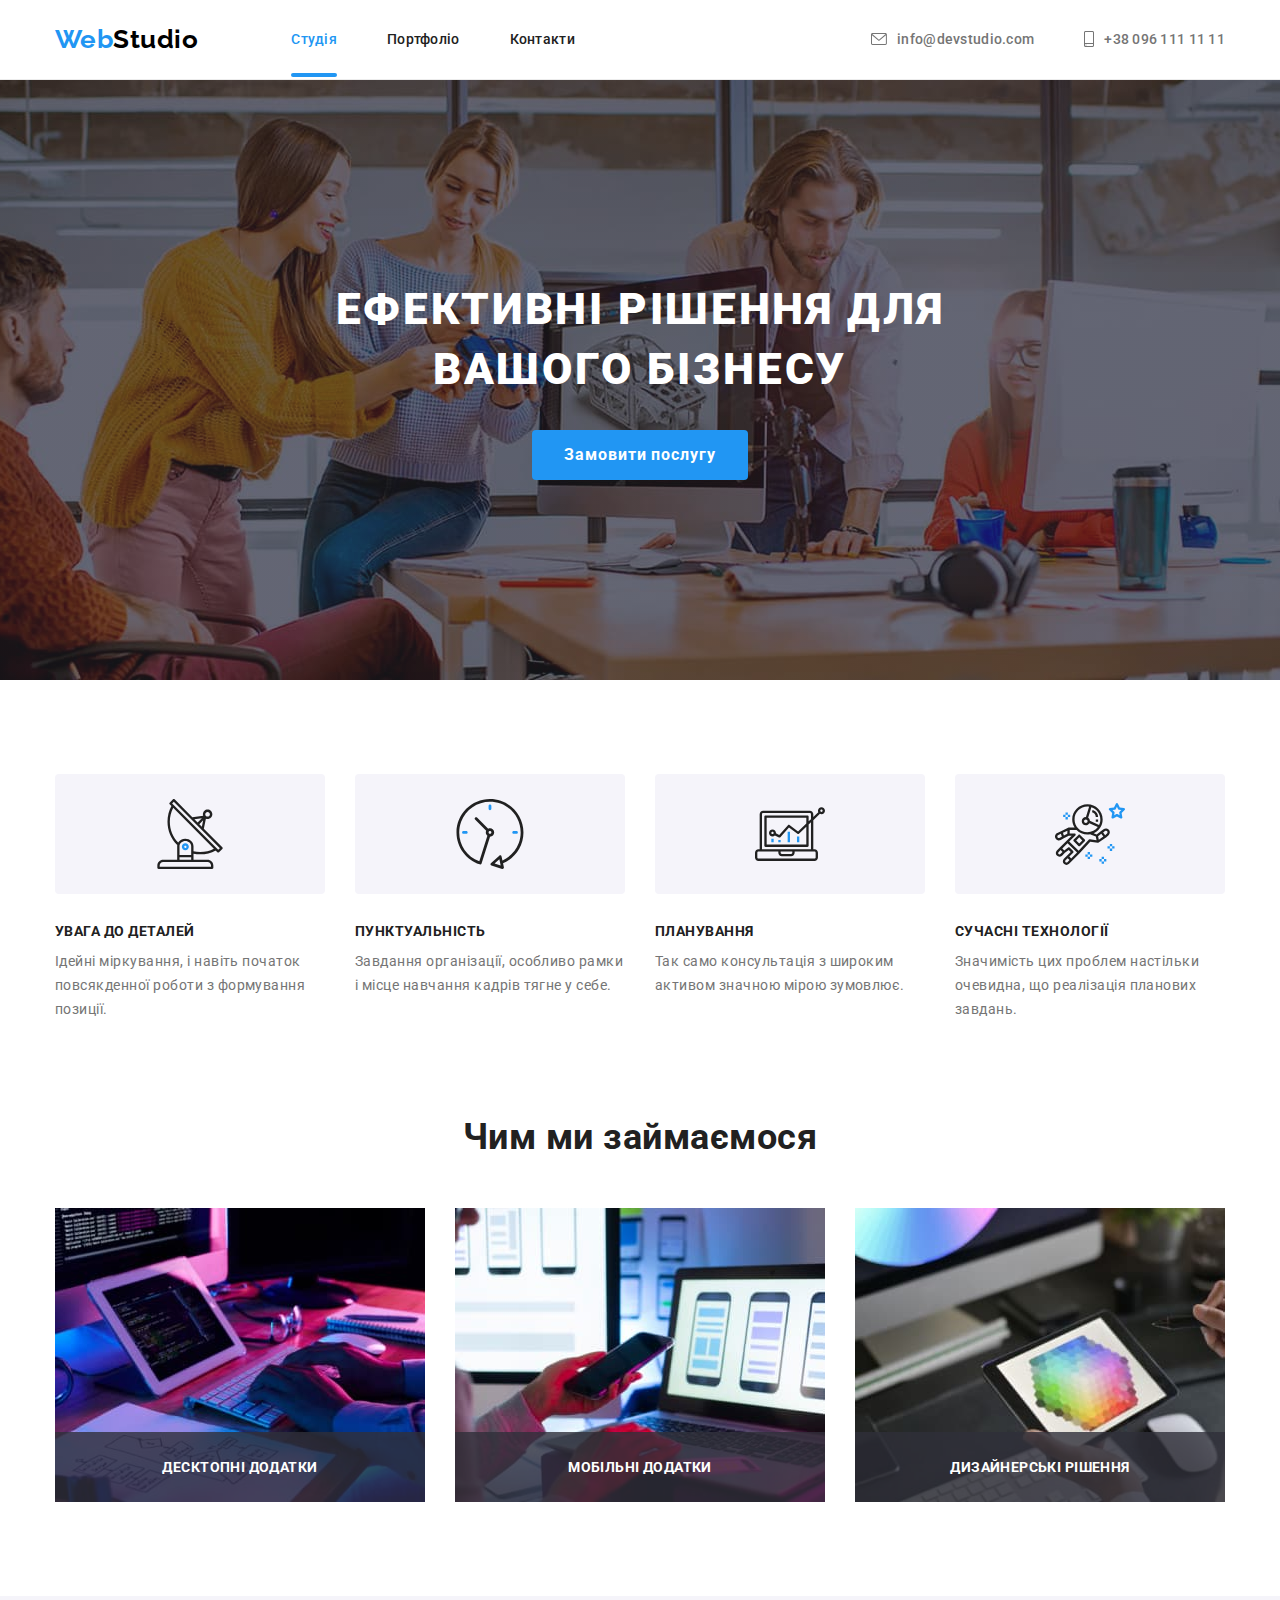
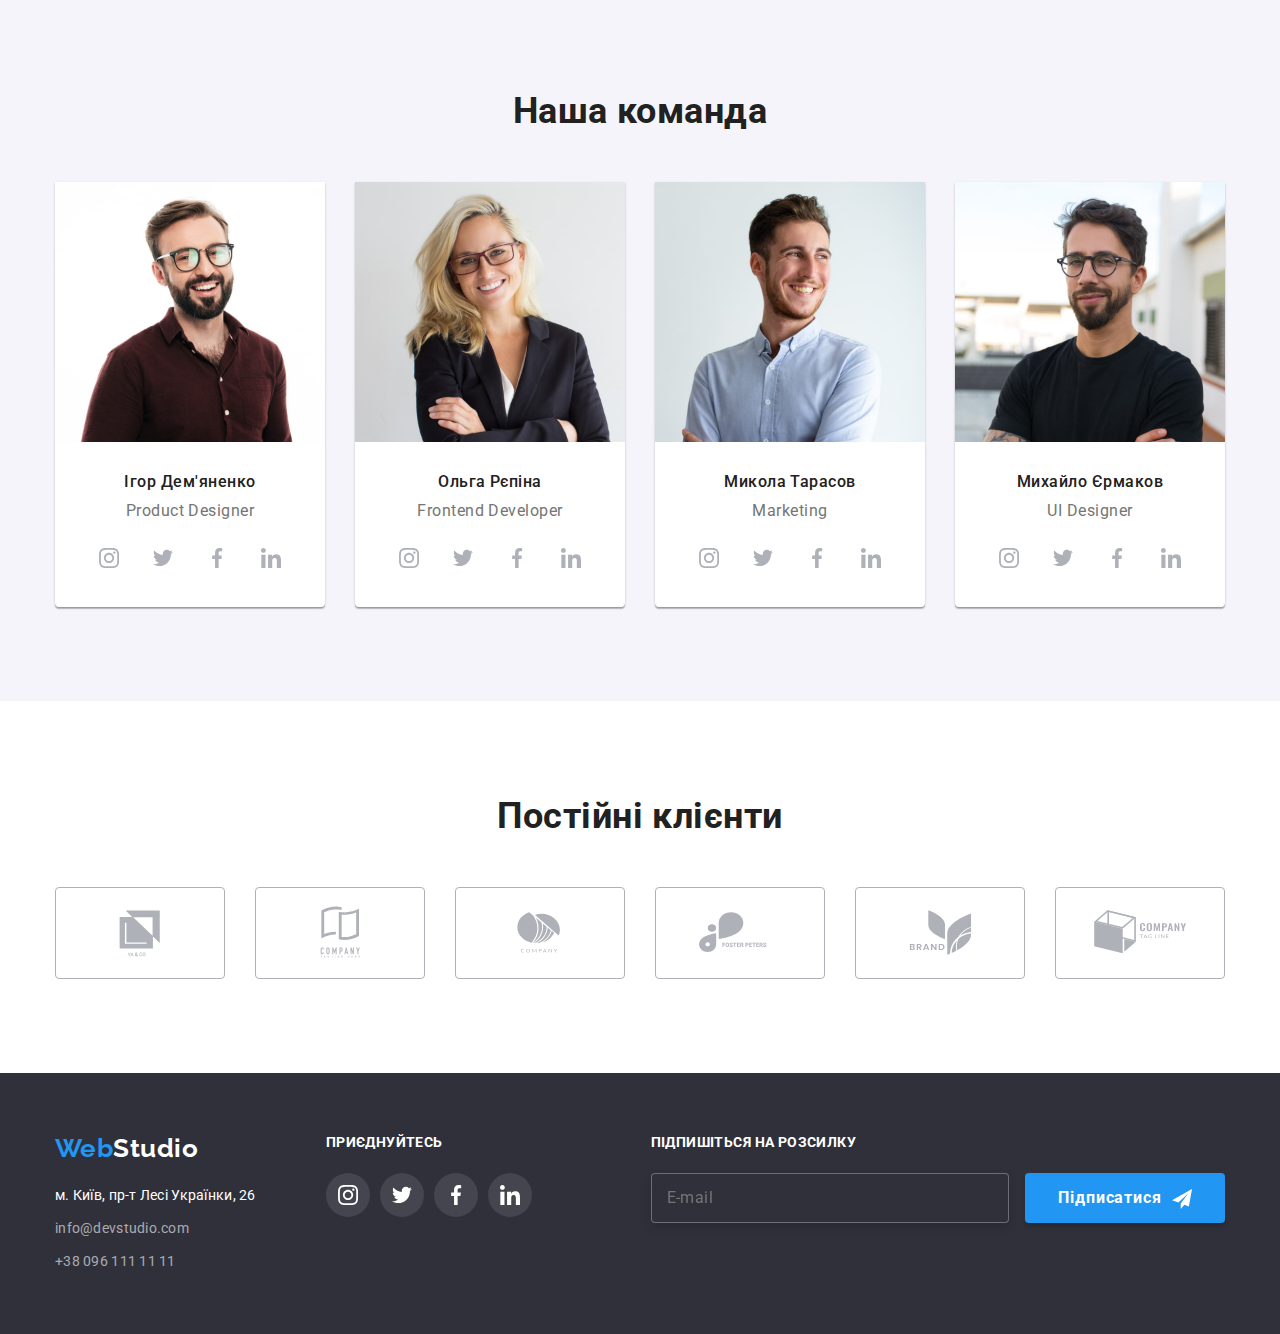
==== index.html @ c4e258c5 "start sass" ====
<!DOCTYPE html>
<html lang="uk">

<head>
  <meta charset="UTF-8" />
  <meta http-equiv="X-UA-Compatible" content="IE=edge" />
  <meta name="viewport" content="width=device-width, initial-scale=1.0" />
  <title>homework-06</title>
  <link rel="preconnect" href="https://fonts.googleapis.com" />
  <link rel="preconnect" href="https://fonts.gstatic.com" crossorigin />
  <link href="https://fonts.googleapis.com/css2?family=Raleway:wght@700&family=Roboto:wght@400;500;700;900&display=swap"
    rel="stylesheet" />
  <link rel="stylesheet" href="https://cdn.jsdelivr.net/npm/modern-normalize@1.1.0/modern-normalize.min.css" />
  <link rel="stylesheet" href="./css/main.min.css">
  <link rel="stylesheet" href="./css/styles.css" />
  <link rel="stylesheet" href="./js/modal.js" />
</head>

<body>
  <!--Шапка-->
  <header class="header">
    <div class="container header-block">
      <nav class="nav-block">
        <a class="logo" lang="en" href="./index.html"><span class="logo-web">Web</span>Studio</a>
        <ul class="site-nav list">
          <li><a class="current" href="./index.html">Студія</a></li>
          <li><a href="./portfolio.html">Портфоліо</a></li>
          <li><a href="#">Контакти</a></li>
        </ul>
      </nav>
      <ul class="contacts list">
        <li>
          <a href="mailto:info@devstudio.com"><svg class="icon-envelope">
              <use href="./images/svg/icons.svg#envelope"></use>
            </svg>
            info@devstudio.com</a>
        </li>
        <li>
          <a href="tel:+380961111111"><svg class="icon-smartphone">
              <use href="./images/svg/icons.svg#smartphone"></use>
            </svg>
            +38 096 111 11 11</a>
        </li>
      </ul>
    </div>
  </header>

  <!--Основний контент-->
  <main>
    <!--Герой-->

    <section class="hero section">
      <div class="container hero-block">
        <h1 class="hero-title">Ефективні рішення для вашого бізнесу</h1>
        <button type="button" class="button" data-modal-open>Замовити послугу</button>
      </div>
    </section>

    <!--Особливості-->

    <section class="section">
      <div class="container">
        <h2 class="non-display">Особливості</h2>
        <ul class="list features-block">
          <li>
            <div class="icons-features">
              <svg width="70px" height="70px">
                <use href="./images/svg/icons.svg#antenna"></use>
              </svg>
            </div>
            <h3 class="features-title">УВАГА ДО ДЕТАЛЕЙ</h3>
            <p class="about-features">
              Ідейні міркування, і навіть початок повсякденної роботи з формування позиції.
            </p>
          </li>
          <li>
            <div class="icons-features">
              <svg width="70px" height="70px">
                <use href="./images/svg/icons.svg#clock"></use>
              </svg>
            </div>
            <h3 class="features-title">ПУНКТУАЛЬНІСТЬ</h3>
            <p class="about-features">
              Завдання організації, особливо рамки і місце навчання кадрів тягне у себе.
            </p>
          </li>
          <li>
            <div class="icons-features">
              <svg width="70px" height="70px">
                <use href="./images/svg/icons.svg#diagram"></use>
              </svg>
            </div>
            <h3 class="features-title">ПЛАНУВАННЯ</h3>
            <p class="about-features">
              Так само консультація з широким активом значною мірою зумовлює.
            </p>
          </li>
          <li>
            <div class="icons-features">
              <svg width="70px" height="70px">
                <use href="./images/svg/icons.svg#astronaut"></use>
              </svg>
            </div>
            <h3 class="features-title">СУЧАСНІ ТЕХНОЛОГІЇ</h3>
            <p class="about-features">
              Значимість цих проблем настільки очевидна, що реалізація планових завдань.
            </p>
          </li>
        </ul>
      </div>
    </section>

    <!--Чим ми займаємося-->
    <section class="work section">
      <div class="container">
        <h2 class="work-title">Чим ми займаємося</h2>
        <ul class="list work-block">
          <li class="work-item">
            <img src="./images/box1.jpg" alt="верстка_сторінок" width="370" />
            <p>Десктопні додатки</p>
          </li>
          <li class="work-item">
            <img src="./images/box2.jpg" alt="оформлення_сайту" width="370" />
            <p>Мобільні додатки</p>
          </li>
          <li class="work-item">
            <img src="./images/box3.jpg" alt="розробка_дизайну" width="370" />
            <p>Дизайнерські рішення</p>
          </li>
        </ul>
      </div>
    </section>

    <!--Наша команда-->

    <section class="team section">
      <div class="container">
        <h2 class="team-title">Наша команда</h2>
        <ul class="list team-block">
          <li class="team-case">
            <img src="./images/img_Igor.jpg" alt="Дизайнер_продуктів" width="270" />
            <h3 class="team-member">Ігор Дем'яненко</h3>
            <p class="team-position" lang="en">Product Designer</p>
            <ul class="links list">
              <li>
                <a href="#" class="icon-link"><svg width="20" height="20">
                    <use href="./images/svg/icons.svg#instagram"></use>
                  </svg>
                </a>
              </li>
              <li>
                <a href="#" class="icon-link"><svg width="20" height="20">
                    <use href="./images/svg/icons.svg#twitter"></use>
                  </svg>
                </a>
              </li>
              <li>
                <a href="#" class="icon-link"><svg width="20" height="20">
                    <use href="./images/svg/icons.svg#facebook"></use>
                  </svg>
                </a>
              </li>
              <li>
                <a href="#" class="icon-link"><svg width="20" height="20">
                    <use href="./images/svg/icons.svg#linkedin"></use>
                  </svg>
                </a>
              </li>
            </ul>
          </li>
          <li class="team-case">
            <img src="./images/img_Olga.jpg" alt="Фронтенд-розробник" width="270" />
            <h3 class="team-member">Ольга Рєпіна</h3>
            <p class="team-position" lang="en">Frontend Developer</p>
            <ul class="links list">
              <li>
                <a href="#" class="icon-link"><svg width="20" height="20">
                    <use href="./images/svg/icons.svg#instagram"></use>
                  </svg>
                </a>
              </li>
              <li>
                <a href="#" class="icon-link"><svg width="20" height="20">
                    <use href="./images/svg/icons.svg#twitter"></use>
                  </svg>
                </a>
              </li>
              <li>
                <a href="#" class="icon-link"><svg width="20" height="20">
                    <use href="./images/svg/icons.svg#facebook"></use>
                  </svg>
                </a>
              </li>
              <li>
                <a href="#" class="icon-link"><svg width="20" height="20">
                    <use href="./images/svg/icons.svg#linkedin"></use>
                  </svg>
                </a>
              </li>
            </ul>
          </li>
          <li class="team-case">
            <img src="./images/img_Mykola.jpg" alt="Маркетинг-спеціаліст" width="270" />
            <h3 class="team-member">Микола Тарасов</h3>
            <p class="team-position" lang="en">Marketing</p>
            <ul class="links list">
              <li>
                <a href="#" class="icon-link"><svg width="20" height="20">
                    <use href="./images/svg/icons.svg#instagram"></use>
                  </svg>
                </a>
              </li>
              <li>
                <a href="#" class="icon-link"><svg width="20" height="20">
                    <use href="./images/svg/icons.svg#twitter"></use>
                  </svg>
                </a>
              </li>
              <li>
                <a href="#" class="icon-link"><svg width="20" height="20">
                    <use href="./images/svg/icons.svg#facebook"></use>
                  </svg>
                </a>
              </li>
              <li>
                <a href="#" class="icon-link"><svg width="20" height="20">
                    <use href="./images/svg/icons.svg#linkedin"></use>
                  </svg>
                </a>
              </li>
            </ul>
          </li>
          <li class="team-case">
            <img src="./images/img_Mykhailo.jpg" alt="Дизайнер_інтерфейсу_користувачів" width="270" />
            <h3 class="team-member">Михайло Єрмаков</h3>
            <p class="team-position" lang="en">UI Designer</p>
            <ul class="links list">
              <li>
                <a href="#" class="icon-link"><svg width="20" height="20">
                    <use href="./images/svg/icons.svg#instagram"></use>
                  </svg>
                </a>
              </li>
              <li>
                <a href="#" class="icon-link"><svg width="20" height="20">
                    <use href="./images/svg/icons.svg#twitter"></use>
                  </svg>
                </a>
              </li>
              <li>
                <a href="#" class="icon-link"><svg width="20" height="20">
                    <use href="./images/svg/icons.svg#facebook"></use>
                  </svg>
                </a>
              </li>
              <li>
                <a href="#" class="icon-link"><svg width="20" height="20">
                    <use href="./images/svg/icons.svg#linkedin"></use>
                  </svg>
                </a>
              </li>
            </ul>
          </li>
        </ul>
      </div>
    </section>
    <!-- Постійні клієнти -->

    <section class="section">
      <div class="container">
        <h2 class="customers-title">Постійні клієнти</h2>
        <ul class="list customers-block">
          <li>
            <a href="#" class="icon-client"><svg>
                <use href="./images/svg/icons.svg#client1"></use>
              </svg>
            </a>
          </li>
          <li>
            <a href="#" class="icon-client"><svg>
                <use href="./images/svg/icons.svg#client2"></use>
              </svg>
            </a>
          </li>
          <li>
            <a href="#" class="icon-client"><svg>
                <use href="./images/svg/icons.svg#client3"></use>
              </svg>
            </a>
          </li>
          <li>
            <a href="#" class="icon-client"><svg>
                <use href="./images/svg/icons.svg#client4"></use>
              </svg>
            </a>
          </li>
          <li>
            <a href="#" class="icon-client"><svg>
                <use href="./images/svg/icons.svg#client5"></use>
              </svg>
            </a>
          </li>
          <li>
            <a href="#" class="icon-client"><svg>
                <use href="./images/svg/icons.svg#client6"></use>
              </svg>
            </a>
          </li>
        </ul>
      </div>
    </section>
  </main>

  <!--Футер-->
  <footer class="footer-block">
    <div class="container">
      <div class="footer-flex">
        <div>
          <a class="footer-logo" lang="en" href="./index.html"><span class="logo-web">Web</span>Studio</a>
          <address>
            <ul class="footer-contacts list">
              <li>
                <a class="adres" href="">м. Київ, пр-т Лесі Українки, 26</a>
              </li>
              <li>
                <a class="footer-hover" href="mailto:info@devstudio.com">info@devstudio.com</a>
              </li>
              <li><a class="footer-hover" href="tel:+380961111111">+38 096 111 11 11</a></li>
            </ul>
          </address>
        </div>
        <div class="footer-links">
          <h3 class="footer-title">Приєднуйтесь</h3>
          <ul class="foter-icons list">
            <li>
              <a href="#" class="icon-footer-link"><svg width="20" height="20">
                  <use href="./images/svg/icons.svg#instagram"></use>
                </svg>
              </a>
            </li>
            <li>
              <a href="#" class="icon-footer-link"><svg width="20" height="20">
                  <use href="./images/svg/icons.svg#twitter"></use>
                </svg>
              </a>
            </li>
            <li>
              <a href="#" class="icon-footer-link"><svg width="20" height="20">
                  <use href="./images/svg/icons.svg#facebook"></use>
                </svg>
              </a>
            </li>
            <li>
              <a href="#" class="icon-footer-link"><svg width="20" height="20">
                  <use href="./images/svg/icons.svg#linkedin"></use>
                </svg>
              </a>
            </li>
          </ul>
        </div>
        <form class="form-subscribe" name="subscribe" autocomplete="on">
          <p class="form-title">Підпишіться на розсилку</p>
          <label>
            <input type="email" name="email-subscribe" placeholder="E-mail" class="subs-field">
          </label>
          <button type="submit" class="subs-button"><span class="subs-group">Підписатися <svg width="20" height="20">
                <use href="./images/svg/icons.svg#send"></use>
              </svg></span>
          </button>
        </form>
      </div>
    </div>
  </footer>
  <div class="backdrop is-hidden" data-modal>
    <div class="modal">
      <button class="close-button" data-modal-close>
        <svg class="icon-close">
          <use href="./images/svg/icons.svg#close"></use>
        </svg>
      </button>
      <form class="form-callback" name="callback" autocomplete="on">
        <p class="form-header">Залиште свої дані, ми вам передзвонимо</p>
        <div class="form-field">
          <label for="name">Ім'я</label>
          <span class="form-name">
            <input type="text" name="name" id="name">
            <svg class="icon-field" width="12" height="12">
              <use href="./images/svg/icons.svg#vector-2"></use>
            </svg>
          </span>
        </div>
        <div class="form-field">
          <label for="tel">Телефон</label>
          <span class="form-name">
            <input type="tel" name="tel" id="tel">
            <svg class="icon-field" width="12" height="12">
              <use href="./images/svg/icons.svg#vector"></use>
            </svg>
          </span>
        </div>
        <div class="form-field">
          <label for="email">Пошта</label>
          <span class="form-name">
            <input type="email" name="email" id="email">
            <svg class="icon-field" width="12" height="12">
              <use href="./images/svg/icons.svg#vector-1"></use>
            </svg>
          </span>
        </div>
        <div class="form-field">
          <label for="comment">Коментар</label>
          <textarea name="comment" id="comment" rows="10" placeholder="Введіть текст"></textarea>
        </div>
        <div class="form-agree">
          <label for="agreement">
            <input type="checkbox" name="agreement" id="agreement">
            <span class="icon-agree">
              <svg width="16" height="15">
                <use href="./images/svg/icons.svg#icon-check"></use>
              </svg>
            </span>
            <span>Погоджуюся з розсилкою та приймаю <a href="#">Умови договору</a></span>
          </label>
        </div>
        <button type="submit" class="submit-button">Відправити</button>
      </form>
    </div>
  </div>
  <script src="./js/modal.js"></script>
</body>

</html>
---- css/main.min.css ----
:root{--white-color: #ffffff;--background-col: #ffffff;--color-hover: #2196f3;--hero-text-color: #ffffff;--logo-text-col: #000000;--title-text-color: #212121;--text-color: #757575;--background-hero-footer-col: #2f303a;--background-section-col: #f5f4fa;--footer-text-color: rgba(255, 255, 255, 0.6);--button-hover-color: #188ce8}body{background-color:var(--background-col);color:var(--text-color);font-family:Roboto,sans-serif;letter-spacing:.03em}h1,h2,h3,h4,p{margin-top:0;margin-bottom:0}ul,ol{margin-top:0;margin-bottom:0;padding-left:0}img{display:block}.container{width:1200px;margin-left:auto;margin-right:auto;padding-left:15px;padding-right:15px}a{text-decoration:none}.list{list-style:none;font-style:normal}/*# sourceMappingURL=main.min.css.map */
---- css/styles.css ----
/* ---Шапка--- */
header {
  border-bottom: 1px solid #ececec;
}

.logo-web {
  color: var(--color-hover);
}

.logo {
  color: var(--logo-text-col);
  margin-right: 93px;
}

.logo,
.logo-web,
.footer-logo {
  font-family: Raleway, sans-serif;
  font-weight: 700;
  font-size: 26px;
  line-height: 1.19;
}

.header {
  padding-top: 24px;
  padding-bottom: 24px;
}

.header-block {
  display: flex;
  align-items: center;
  justify-content: space-between;
}

.nav-block {
  display: flex;
  align-items: center;
}

.site-nav {
  display: flex;
  column-gap: 50px;
}

.contacts {
  display: flex;
  column-gap: 50px;
}

.contacts a {
  display: flex;
  align-items: center;
  color: var(--text-color);
  font-weight: 500;
  font-size: 14px;
  line-height: 1.71;
  letter-spacing: 0.02em;
  transition: color 250ms cubic-bezier(0.4, 0, 0.2, 1);
}

.icon-envelope {
  width: 16px;
  height: 12px;
  margin-right: 10px;
  fill: currentColor;
}

.icon-smartphone {
  width: 10px;
  height: 16px;
  margin-right: 10px;
  fill: currentColor;
}

.site-nav .current {
  color: var(--color-hover);
}

.buttons .current {
  background-color: var(--color-hover);
  color: #ffffff;
}

.site-nav li {
  position: relative;
}

.current::after {
  content: '';
  position: absolute;
  bottom: -28px;
  left: 0;
  width: 100%;
  height: 4px;
  background-color: var(--color-hover);
  border-radius: 4px;
}

.site-nav a {
  color: var(--title-text-color);
  font-weight: 500;
  font-size: 14px;
  line-height: 1.14;
  letter-spacing: 0.02em;
  transition: color 250ms cubic-bezier(0.4, 0, 0.2, 1);
}

.site-nav a:hover,
.site-nav a:focus,
.contacts a:hover,
.contacts a:focus {
  color: var(--color-hover);
}

/* ---Основний контент--- */

/* Герой */

.section {
  padding-top: 94px;
  padding-bottom: 94px;
}

.hero {
  background-color: var(--background-hero-footer-col);
  padding-top: 200px;
  padding-bottom: 200px;
  text-align: center;
  max-width: 1600px;
  margin: 0 auto;
  height: 600px;
  background-image: linear-gradient(to right, rgba(47, 48, 58, 0.4), rgba(47, 48, 58, 0.4)),
    url(../images/hero-img.jpg);
  background-repeat: no-repeat;
  background-position: center;
  background-size: cover;
}

.hero-title {
  color: var(--hero-text-color);
  font-weight: 900;
  font-size: 44px;
  line-height: 1.36;
  text-align: center;
  letter-spacing: 0.06em;
  text-transform: uppercase;
  width: 696px;
  margin-bottom: 30px;
  margin-left: auto;
  margin-right: auto;
}

.button {
  color: var(--hero-text-color);
  background-color: var(--color-hover);
  font-weight: 700;
  font-size: 16px;
  line-height: 1.88;
  min-width: 216px;
  height: 50px;
  padding: 10px 32px;
  letter-spacing: 0.06em;
  border-radius: 4px;
  border: transparent;
}

.button,
.button-portf {
  cursor: pointer;
  font-family: inherit;
  padding: 6px 22px;
}

.backdrop {
  position: fixed;
  top: 0;
  left: 0;
  width: 100%;
  height: 100%;
  background-color: rgba(0, 0, 0, 0.2);
  opacity: 1;
  transition: opacity 250ms cubic-bezier(0.4, 0, 0.2, 1),
    visibility 250ms cubic-bezier(0.4, 0, 0.2, 1);
}

.backdrop.is-hidden {
  opacity: 0;
  pointer-events: none;
  visibility: hidden;
}

.modal {
  position: absolute;
  top: 50%;
  left: 50%;
  transform: translate(-50%, -50%);
  min-width: 528px;
  min-height: 581px;
  background-color: #fff;
  box-shadow: 0px 1px 3px rgb(0 0 0 / 12%), 0px 1px 1px rgb(0 0 0 / 14%),
    0px 2px 1px rgb(0 0 0 / 20%);
  border-radius: 4px;
}

.close-button {
  position: absolute;
  top: 8px;
  right: 8px;
  width: 30px;
  height: 30px;
  display: flex;
  align-items: center;
  justify-content: center;
  background-color: inherit;
  border-radius: 50%;
  border: 1px solid rgba(0, 0, 0, 0.1);
  transition: 250ms cubic-bezier(0.4, 0, 0.2, 1);
}

.close-button:hover,
.close-button:focus {
  fill: var(--color-hover);
  border-color: var(--color-hover);
  cursor: pointer;
}

.icon-close {
  width: 18px;
  height: 18px;
}

.form-callback {
  padding: 40px;
  margin: 0;
}

.form-callback p {
  margin-bottom: 12px;
  font-weight: 700;
  font-size: 20px;
  line-height: 1.15;
  text-align: center;
  letter-spacing: 0.03em;
  color: var(--title-text-color);
}

.form-field {
  display: flex;
  flex-direction: column;
  align-items: start;
  margin-bottom: 10px;
}

.form-field:nth-child(5) {
  margin-bottom: 20px;
}

.form-field input {
  padding-left: 40px;
  width: 448px;
  height: 40px;
  border: 1px solid rgba(33, 33, 33, 0.2);
  border-radius: 4px;
  transition: 250ms cubic-bezier(0.4, 0, 0.2, 1);
}

.form-field textarea {
  resize: none;
  width: 100%;
  height: 120px;
  padding: 12px 16px;
  border: 1px solid rgba(33, 33, 33, 0.2);
  border-radius: 4px;
  transition: 250ms cubic-bezier(0.4, 0, 0.2, 1);
  color: var(--text-color);
}

.form-field label {
  margin-bottom: 4px;
  font-size: 12px;
  line-height: 1.16;
  letter-spacing: 0.01em;
  color: var(--text-color);
}

.form-field textarea::placeholder {
  font-weight: 400;
  font-size: 12px;
  line-height: 1.16;
  letter-spacing: 0.01em;
  color: rgba(117, 117, 117, 0.502);
}

.form-name {
  position: relative;
}

.icon-field {
  position: absolute;
  top: 50%;
  left: 12px;
  transform: translateY(-50%);
}

.form-field input:focus~.icon-field {
  fill: var(--color-hover);

}

.submit-button {
  display: block;
  width: 200px;
  height: 50px;
  margin-top: 30px;
  margin-left: auto;
  margin-right: auto;
  background: #2196F3;
  box-shadow: 0px 4px 4px rgba(0, 0, 0, 0.15);
  border-radius: 4px;
  font-weight: 700;
  font-size: 16px;
  line-height: 1.88;
  letter-spacing: 0.06em;
  color: var(--white-color);
  border-color: transparent;
  transition: 250ms cubic-bezier(0.4, 0, 0.2, 1);
}


.submit-button:focus,
.submit-button:hover {
  background-color: #188ce8;
  cursor: pointer;
}

.form-agree a {
  color: var(--color-hover);
  text-decoration: underline;
}

.form-agree input {
  -webkit-appearance: none;
  -moz-appearance: none;
  appearance: none;
  position: absolute;
}

.form-agree label {
  display: flex;
  align-items: center;
  justify-content: center;
  margin-left: auto;
  margin-right: auto;
  font-weight: 400;
  font-size: 14px;
  line-height: 1.17;
  letter-spacing: 0.03em;
  color: var(--text-color);
}

.form-field input:focus,
.form-field textarea:focus {
  outline: none;
  border-color: var(--color-hover);
}

.icon-agree {
  display: flex;
  justify-content: center;
  align-items: center;
  margin-right: 8px;
  width: 16px;
  height: 15px;
  border: 2px solid #212121;
  border-radius: 1.5px;
  transition: 250ms cubic-bezier(0.4, 0, 0.2, 1);
}

.form-agree label:focus,
.form-agree label:hover .icon-agree {
  border-color: #188ce8;
}

.form-agree label:focus,
.form-agree label:hover {
  border-color: var(--button-hover-color);
  cursor: pointer;
}

.form-agree input:checked~.icon-agree {
  background-color: var(--button-hover-color);
  border-color: var(--button-hover-color);

}

.button-portf {
  color: var(--title-text-color);
  font-weight: 500;
  font-size: 16px;
  line-height: 1.63;
  text-align: center;
  border: transparent;
  border-radius: 4px;
  transition: background-color 250ms cubic-bezier(0.4, 0, 0.2, 1),
    color 250ms cubic-bezier(0.4, 0, 0.2, 1), box-shadow 250ms cubic-bezier(0.4, 0, 0.2, 1);
}

.button-portf:hover,
.button-portf:focus,
.button-portf:active {
  color: var(--hero-text-color);
  background-color: var(--color-hover);
  box-shadow: 0px 3px 1px rgba(0, 0, 0, 0.1), 0px 1px 2px rgba(0, 0, 0, 0.08),
    0px 2px 2px rgba(0, 0, 0, 0.12);
}

.buttons-block {
  display: flex;
  justify-content: center;
  margin-bottom: 50px;
}

.buttons-block li:not(:last-child) {
  margin-right: 8px;
}

/* Особливості */

.non-display {
  position: absolute;
  white-space: nowrap;
  width: 1px;
  height: 1px;
  overflow: hidden;
  border: 0;
  padding: 0;
  clip: rect(0 0 0 0);
  clip-path: inset(50%);
  margin: -1px;
}

.features-block {
  display: flex;
  justify-content: space-between;
  gap: 30px;
}

.features-block li {
  flex-basis: calc((100% - 90px) / 4);
}

.features-title {
  color: var(--title-text-color);
  font-size: 14px;
  line-height: 1.14;
  text-transform: uppercase;
  padding-bottom: 10px;
}

.about-features {
  font-weight: 400;
  font-size: 14px;
  line-height: 1.71;
}

.icons-features {
  display: flex;
  background-color: #f5f4fa;
  border-radius: 4px;
  justify-content: center;
  align-items: center;
  margin-bottom: 30px;
  height: 120px;
}

/* Чим ми займаємося */

.work {
  padding-top: 0;
}

.work-title,
.team-title,
.customers-title {
  color: var(--title-text-color);
  font-size: 36px;
  line-height: 1.17;
  margin-bottom: 50px;
  text-align: center;
}

.work-block {
  display: flex;
  flex-wrap: wrap;
  gap: 30px;
}

.work-item {
  position: relative;
  flex-basis: calc((100% - 60px) / 3);
}

.work-item p {
  position: absolute;
  bottom: 0px;
  left: 0px;
  transition: box-shadow 250ms cubic-bezier(0.4, 0, 0.2, 1);
  display: flex;
  width: 370px;
  height: 70px;
  justify-content: center;
  align-items: center;
  font-weight: 700;
  font-size: 14px;
  line-height: 16px;
  letter-spacing: 0.03em;
  text-transform: uppercase;
  color: var(--white-color);
  background-color: rgba(47, 48, 58, 0.8);
}

.work-item a:hover,
.work-item a:focus {
  box-shadow: 0px 4px 4px rgba(0, 0, 0, 0.25);
}

/* Наша команда */

.team {
  background-color: var(--background-section-col);
}

.team-member {
  color: var(--title-text-color);
  font-weight: 500;
  font-size: 16px;
  line-height: 1.19;
  text-align: center;
  padding-top: 30px;
}

.team-position {
  font-weight: 400;
  font-size: 16px;
  line-height: 1.19;
  text-align: center;
  margin-top: 10px;
  margin-bottom: 16px;
}

.team-block {
  display: flex;
  flex-wrap: wrap;
  gap: 30px;
}

.team-case {
  flex-basis: calc((100% - 90px) / 4);
  background: var(--white-color);
  box-shadow: 0px 1px 3px rgba(0, 0, 0, 0.12), 0px 1px 1px rgba(0, 0, 0, 0.14),
    0px 2px 1px rgba(0, 0, 0, 0.2);
  border-radius: 0px 0px 4px 4px;
}

.links {
  display: flex;
  justify-content: center;
  align-items: center;
  padding-bottom: 27px;
  gap: 10px;
}

.icon-link {
  display: flex;
  justify-content: center;
  align-items: center;
  width: 44px;
  height: 44px;
  border-radius: 50%;
  fill: #afb1b8;
  transition: background-color 250ms cubic-bezier(0.4, 0, 0.2, 1),
    fill 250ms cubic-bezier(0.4, 0, 0.2, 1);
}

.icon-link:hover,
.icon-link:focus {
  background-color: var(--color-hover);
  fill: var(--white-color);
}

/* Постійні клієнти */

.customers-block {
  display: flex;
  margin-top: 50px;
  gap: 30px;
}

.icon-client {
  display: flex;
  width: 170px;
  height: 92px;
  border: 1px solid #afb1b8;
  border-radius: 4px;
  fill: #afb1b8;
  transition: fill 250ms cubic-bezier(0.4, 0, 0.2, 1),
    border-color 250ms cubic-bezier(0.4, 0, 0.2, 1);
}

.icon-client:hover,
.icon-client:focus {
  fill: var(--color-hover);
  border-color: var(--color-hover);
}

/* Приклади робіт - стор.Портфоліо */

.example-title {
  color: var(--title-text-color);
  font-size: 18px;
  line-height: 2;
  letter-spacing: 0.06em;
  margin-bottom: 4px;
}

.example-group {
  font-weight: 400;
  font-size: 16px;
  line-height: 1.88;
  color: var(--text-color);
}

.example-block {
  display: flex;
  flex-wrap: wrap;
  gap: 30px;
}

.example-block li {
  flex-basis: calc((100% - 60px) / 3);
  transition: box-shadow 250ms cubic-bezier(0.4, 0, 0.2, 1);
}

.box {
  border-right: 1px solid #eeeeee;
  border-left: 1px solid #eeeeee;
  border-bottom: 1px solid #eeeeee;
  padding: 20px 24px;
}

.example-block li:hover,
.example-block li:focus {
  box-shadow: 0px 4px 4px rgba(0, 0, 0, 0.25);
}

.work-image {
  position: relative;
  overflow: hidden;
}

.example-animation {
  position: absolute;
  top: 0;
  left: 0;
  width: 370px;
  height: 297px;
  background-color: rgba(33, 150, 243, 0.9);
  color: var(--white-color);
  padding: 63px 24px;
  font-style: normal;
  font-weight: 400;
  font-size: 18px;
  line-height: 1.56;
  letter-spacing: 0.03em;
  transform: translateY(100%);
  transition: transform 250ms cubic-bezier(0.4, 0, 0.2, 1);
}

.example-link a:hover .example-animation,
.example-link a:focus .example-animation {
  transform: translateY(0%);
}

/* ---Футер--- */

.footer-block {
  background-color: var(--background-hero-footer-col);
  padding-top: 60px;
  padding-bottom: 60px;
}

.footer-logo {
  color: var(--white-color);
  display: inline-block;
  margin-bottom: 20px;
}

footer a {
  color: var(--footer-text-color);
}

.footer-contacts .adres {
  color: var(--white-color);
}

.footer-contacts a {
  font-weight: 400;
  font-size: 14px;
  line-height: 1.71;
  letter-spacing: 0.02em;
}

.footer-hover {
  transition: color 250ms cubic-bezier(0.4, 0, 0.2, 1);
}

.footer-hover:hover,
.footer-hover:focus {
  color: var(--color-hover);
}

.footer-contacts li:nth-child(-n + 2) {
  margin-bottom: 9px;
}

.footer-title {
  color: var(--white-color);
  font-size: 14px;
  line-height: 1.42em;
  letter-spacing: 0.03em;
  text-transform: uppercase;
  margin-bottom: 20px;
}

.footer-flex {
  display: flex;
}

.footer-links {
  display: block;
  margin-left: 70px;
}

.foter-icons {
  display: flex;
  justify-content: center;
  align-items: center;
  gap: 10px;
}

.icon-footer-link {
  display: flex;
  justify-content: center;
  align-items: baseline;
  width: 44px;
  height: 44px;
  padding: 12px;
  border-radius: 50%;
  fill: var(--white-color);
  background-color: rgba(255, 255, 255, 0.1);
  transition: background-color 250ms cubic-bezier(0.4, 0, 0.2, 1),
    fill 250ms cubic-bezier(0.4, 0, 0.2, 1);
}

.icon-footer-link:hover,
.icon-footer-link:focus {
  background-color: var(--color-hover);
  fill: var(--white-color);
}

.form-subscribe {
  display: block;
  margin-left: auto;
}

.form-title {
  margin-bottom: 20px;
  text-transform: uppercase;
  color: var(--white-color);
  font-size: 14px;
  line-height: 1.42em;
  letter-spacing: 0.03em;
  text-transform: uppercase;
  font-weight: 700;

}

.subs-field {
  display: inline-block;
  margin-right: 12px;
  background: var(--background-hero-footer-col);
  padding: 15px;
  width: 358px;
  height: 50px;
  border: 1px solid rgba(255, 255, 255, 0.3);
  filter: drop-shadow(0px 4px 4px rgba(0, 0, 0, 0.15));
  border-radius: 4px;
  color: var(--white-color);
  font-size: 16px;
  line-height: 1.25;
  letter-spacing: 0.03em;
}

.subs-button {
  width: 200px;
  height: 50px;
  padding: 10px 28px;
  background: var(--color-hover);
  box-shadow: 0px 4px 4px rgba(0, 0, 0, 0.15);
  border: 0px;
  border-radius: 4px;
  border-color: transparent;
  color: var(--white-color);
  font-weight: 700;
  font-size: 16px;
  line-height: 1.88;
  letter-spacing: 0.06em;
  display: inline-block;
  align-items: center;
  text-align: center;
  transition: 250ms cubic-bezier(0.4, 0, 0.2, 1);
}

.subs-button:focus,
.subs-button:hover {
  background-color: var(--button-hover-color);
  cursor: pointer;
}

.subs-group {
  display: flex;
  justify-content: center;
  align-items: center;
  gap: 10px;
}
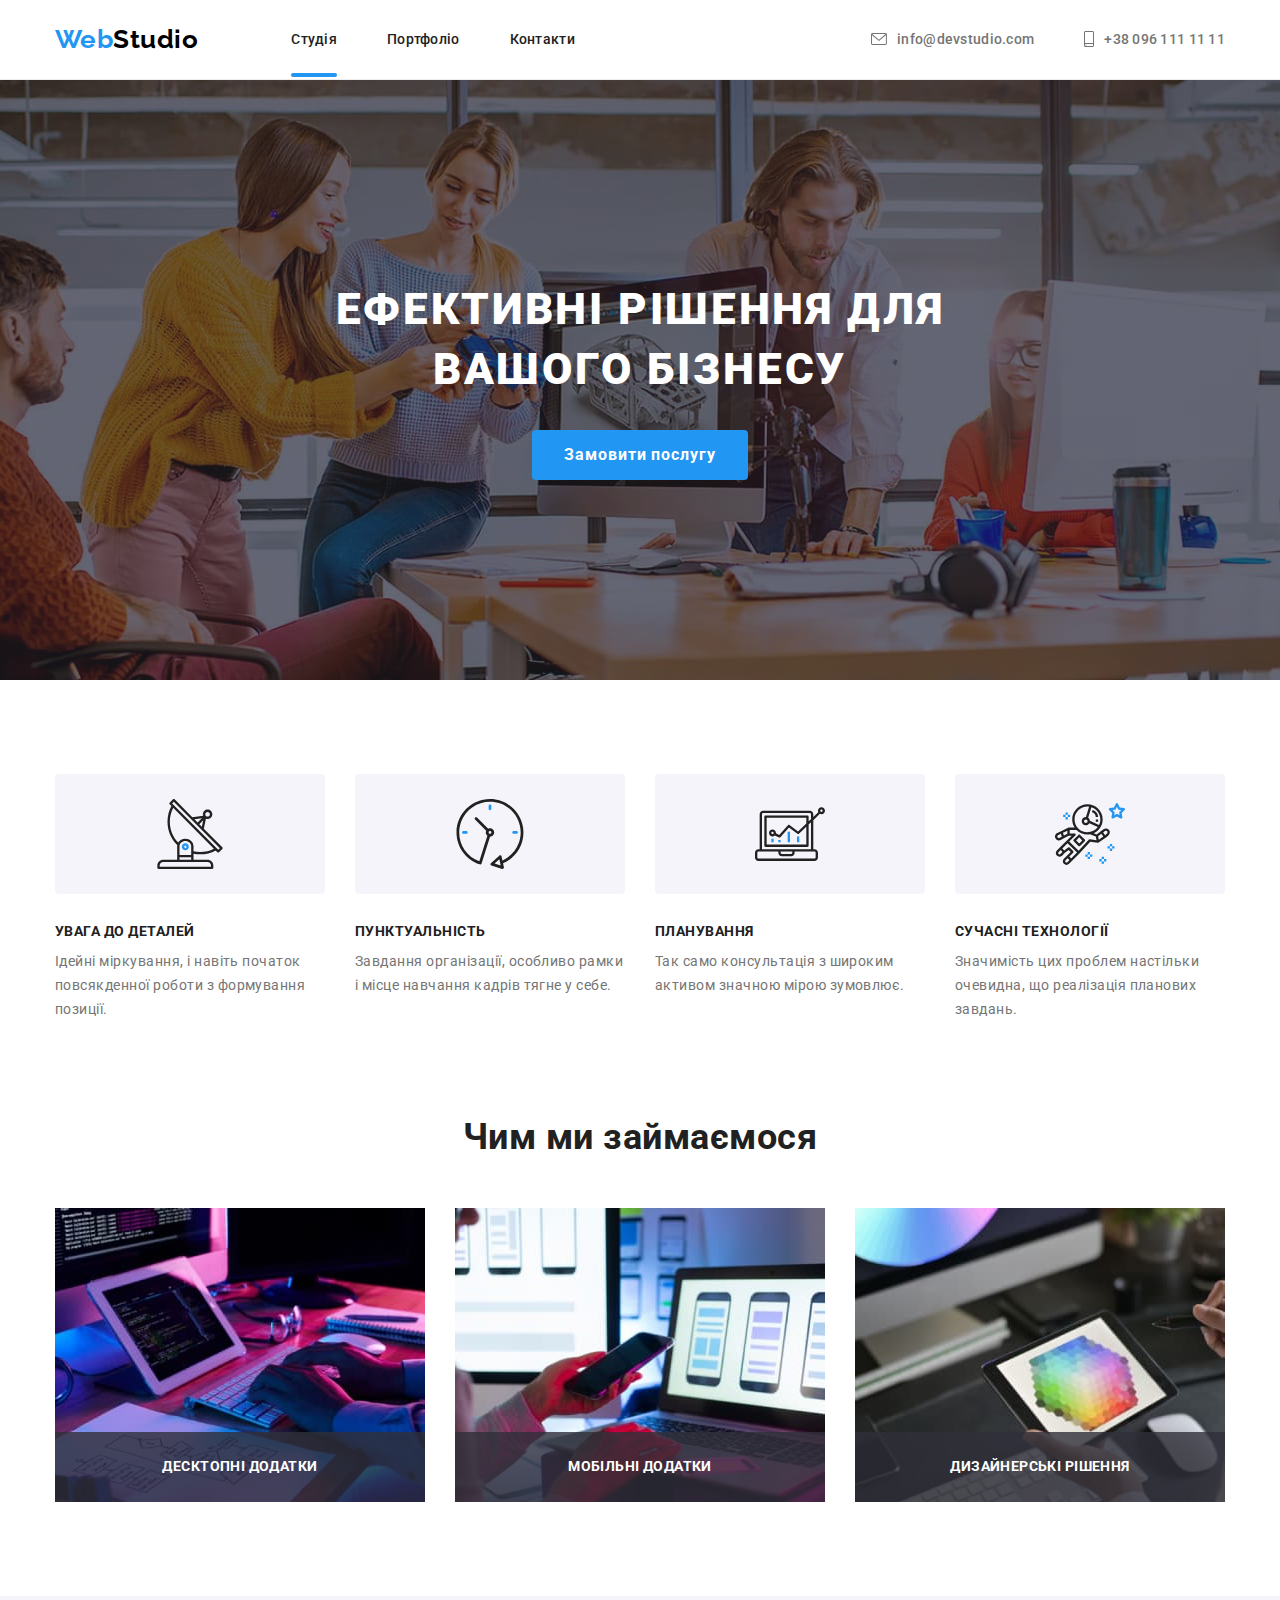
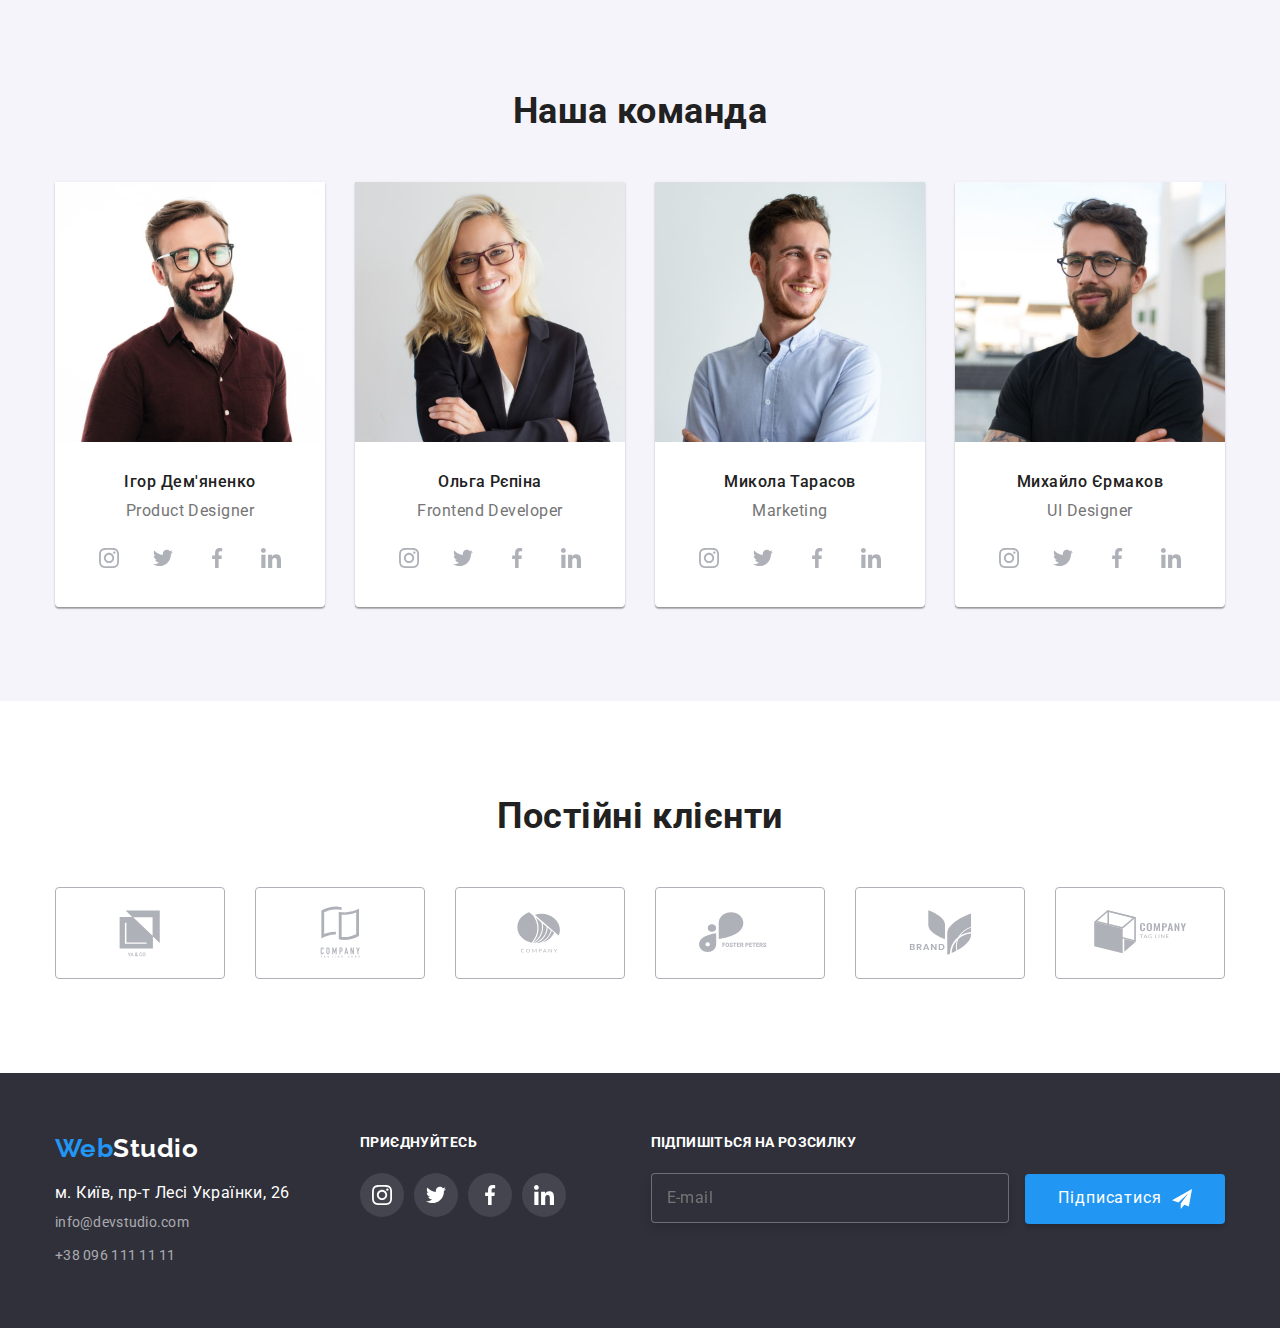
==== commit 95c38a12: "готово" ====
--- a/index.html
+++ b/index.html
@@ -5,14 +5,13 @@
   <meta charset="UTF-8" />
   <meta http-equiv="X-UA-Compatible" content="IE=edge" />
   <meta name="viewport" content="width=device-width, initial-scale=1.0" />
-  <title>homework-06</title>
+  <title>homework-07</title>
   <link rel="preconnect" href="https://fonts.googleapis.com" />
   <link rel="preconnect" href="https://fonts.gstatic.com" crossorigin />
   <link href="https://fonts.googleapis.com/css2?family=Raleway:wght@700&family=Roboto:wght@400;500;700;900&display=swap"
     rel="stylesheet" />
   <link rel="stylesheet" href="https://cdn.jsdelivr.net/npm/modern-normalize@1.1.0/modern-normalize.min.css" />
   <link rel="stylesheet" href="./css/main.min.css">
-  <link rel="stylesheet" href="./css/styles.css" />
   <link rel="stylesheet" href="./js/modal.js" />
 </head>
 
@@ -21,22 +20,22 @@
   <header class="header">
     <div class="container header-block">
       <nav class="nav-block">
-        <a class="logo" lang="en" href="./index.html"><span class="logo-web">Web</span>Studio</a>
+        <a class="logo" lang="en" href="./index.html"><span class="logo__element">Web</span>Studio</a>
         <ul class="site-nav list">
-          <li><a class="current" href="./index.html">Студія</a></li>
-          <li><a href="./portfolio.html">Портфоліо</a></li>
-          <li><a href="#">Контакти</a></li>
+          <li><a class="site-nav__item current" href="./index.html">Студія</a></li>
+          <li><a class="site-nav__item" href="./portfolio.html">Портфоліо</a></li>
+          <li><a class="site-nav__item" href="#">Контакти</a></li>
         </ul>
       </nav>
       <ul class="contacts list">
         <li>
-          <a href="mailto:info@devstudio.com"><svg class="icon-envelope">
+          <a class="contacts__item" href="mailto:info@devstudio.com"><svg class="icon-envelope">
               <use href="./images/svg/icons.svg#envelope"></use>
             </svg>
             info@devstudio.com</a>
         </li>
         <li>
-          <a href="tel:+380961111111"><svg class="icon-smartphone">
+          <a class="contacts__item" href="tel:+380961111111"><svg class="icon-smartphone">
               <use href="./images/svg/icons.svg#smartphone"></use>
             </svg>
             +38 096 111 11 11</a>
@@ -60,49 +59,49 @@
 
     <section class="section">
       <div class="container">
-        <h2 class="non-display">Особливості</h2>
-        <ul class="list features-block">
-          <li>
-            <div class="icons-features">
+        <h2 class="section-title non-display">Особливості</h2>
+        <ul class="features list">
+          <li>
+            <div class="features__icon">
               <svg width="70px" height="70px">
                 <use href="./images/svg/icons.svg#antenna"></use>
               </svg>
             </div>
-            <h3 class="features-title">УВАГА ДО ДЕТАЛЕЙ</h3>
-            <p class="about-features">
+            <h3 class="features__title">УВАГА ДО ДЕТАЛЕЙ</h3>
+            <p class="features__about">
               Ідейні міркування, і навіть початок повсякденної роботи з формування позиції.
             </p>
           </li>
           <li>
-            <div class="icons-features">
+            <div class="features__icon">
               <svg width="70px" height="70px">
                 <use href="./images/svg/icons.svg#clock"></use>
               </svg>
             </div>
-            <h3 class="features-title">ПУНКТУАЛЬНІСТЬ</h3>
-            <p class="about-features">
+            <h3 class="features__title">ПУНКТУАЛЬНІСТЬ</h3>
+            <p class="features__about">
               Завдання організації, особливо рамки і місце навчання кадрів тягне у себе.
             </p>
           </li>
           <li>
-            <div class="icons-features">
+            <div class="features__icon">
               <svg width="70px" height="70px">
                 <use href="./images/svg/icons.svg#diagram"></use>
               </svg>
             </div>
-            <h3 class="features-title">ПЛАНУВАННЯ</h3>
-            <p class="about-features">
+            <h3 class="features__title">ПЛАНУВАННЯ</h3>
+            <p class="features__about">
               Так само консультація з широким активом значною мірою зумовлює.
             </p>
           </li>
           <li>
-            <div class="icons-features">
+            <div class="features__icon">
               <svg width="70px" height="70px">
                 <use href="./images/svg/icons.svg#astronaut"></use>
               </svg>
             </div>
-            <h3 class="features-title">СУЧАСНІ ТЕХНОЛОГІЇ</h3>
-            <p class="about-features">
+            <h3 class="features__title">СУЧАСНІ ТЕХНОЛОГІЇ</h3>
+            <p class="features__about">
               Значимість цих проблем настільки очевидна, що реалізація планових завдань.
             </p>
           </li>
@@ -111,21 +110,21 @@
     </section>
 
     <!--Чим ми займаємося-->
-    <section class="work section">
-      <div class="container">
-        <h2 class="work-title">Чим ми займаємося</h2>
-        <ul class="list work-block">
-          <li class="work-item">
+    <section class="section-work section">
+      <div class="work container">
+        <h2 class="section-title">Чим ми займаємося</h2>
+        <ul class="work__block list">
+          <li class="work__item">
             <img src="./images/box1.jpg" alt="верстка_сторінок" width="370" />
-            <p>Десктопні додатки</p>
-          </li>
-          <li class="work-item">
+            <p class="work__description">Десктопні додатки</p>
+          </li>
+          <li class="work__item">
             <img src="./images/box2.jpg" alt="оформлення_сайту" width="370" />
-            <p>Мобільні додатки</p>
-          </li>
-          <li class="work-item">
+            <p class="work__description">Мобільні додатки</p>
+          </li>
+          <li class="work__item">
             <img src="./images/box3.jpg" alt="розробка_дизайну" width="370" />
-            <p>Дизайнерські рішення</p>
+            <p class="work__description">Дизайнерські рішення</p>
           </li>
         </ul>
       </div>
@@ -135,33 +134,33 @@
 
     <section class="team section">
       <div class="container">
-        <h2 class="team-title">Наша команда</h2>
-        <ul class="list team-block">
+        <h2 class="section-title">Наша команда</h2>
+        <ul class="team-block list">
           <li class="team-case">
             <img src="./images/img_Igor.jpg" alt="Дизайнер_продуктів" width="270" />
-            <h3 class="team-member">Ігор Дем'яненко</h3>
-            <p class="team-position" lang="en">Product Designer</p>
+            <h3 class="team-case__member">Ігор Дем'яненко</h3>
+            <p class="team-case__position" lang="en">Product Designer</p>
             <ul class="links list">
               <li>
-                <a href="#" class="icon-link"><svg width="20" height="20">
+                <a href="#" class="links__icon"><svg width="20" height="20">
                     <use href="./images/svg/icons.svg#instagram"></use>
                   </svg>
                 </a>
               </li>
               <li>
-                <a href="#" class="icon-link"><svg width="20" height="20">
+                <a href="#" class="links__icon"><svg width="20" height="20">
                     <use href="./images/svg/icons.svg#twitter"></use>
                   </svg>
                 </a>
               </li>
               <li>
-                <a href="#" class="icon-link"><svg width="20" height="20">
+                <a href="#" class="links__icon"><svg width="20" height="20">
                     <use href="./images/svg/icons.svg#facebook"></use>
                   </svg>
                 </a>
               </li>
               <li>
-                <a href="#" class="icon-link"><svg width="20" height="20">
+                <a href="#" class="links__icon"><svg width="20" height="20">
                     <use href="./images/svg/icons.svg#linkedin"></use>
                   </svg>
                 </a>
@@ -170,29 +169,29 @@
           </li>
           <li class="team-case">
             <img src="./images/img_Olga.jpg" alt="Фронтенд-розробник" width="270" />
-            <h3 class="team-member">Ольга Рєпіна</h3>
-            <p class="team-position" lang="en">Frontend Developer</p>
+            <h3 class="team-case__member">Ольга Рєпіна</h3>
+            <p class="team-case__position" lang="en">Frontend Developer</p>
             <ul class="links list">
               <li>
-                <a href="#" class="icon-link"><svg width="20" height="20">
+                <a href="#" class="links__icon"><svg width="20" height="20">
                     <use href="./images/svg/icons.svg#instagram"></use>
                   </svg>
                 </a>
               </li>
               <li>
-                <a href="#" class="icon-link"><svg width="20" height="20">
+                <a href="#" class="links__icon"><svg width="20" height="20">
                     <use href="./images/svg/icons.svg#twitter"></use>
                   </svg>
                 </a>
               </li>
               <li>
-                <a href="#" class="icon-link"><svg width="20" height="20">
+                <a href="#" class="links__icon"><svg width="20" height="20">
                     <use href="./images/svg/icons.svg#facebook"></use>
                   </svg>
                 </a>
               </li>
               <li>
-                <a href="#" class="icon-link"><svg width="20" height="20">
+                <a href="#" class="links__icon"><svg width="20" height="20">
                     <use href="./images/svg/icons.svg#linkedin"></use>
                   </svg>
                 </a>
@@ -201,29 +200,29 @@
           </li>
           <li class="team-case">
             <img src="./images/img_Mykola.jpg" alt="Маркетинг-спеціаліст" width="270" />
-            <h3 class="team-member">Микола Тарасов</h3>
-            <p class="team-position" lang="en">Marketing</p>
+            <h3 class="team-case__member">Микола Тарасов</h3>
+            <p class="team-case__position" lang="en">Marketing</p>
             <ul class="links list">
               <li>
-                <a href="#" class="icon-link"><svg width="20" height="20">
+                <a href="#" class="links__icon"><svg width="20" height="20">
                     <use href="./images/svg/icons.svg#instagram"></use>
                   </svg>
                 </a>
               </li>
               <li>
-                <a href="#" class="icon-link"><svg width="20" height="20">
+                <a href="#" class="links__icon"><svg width="20" height="20">
                     <use href="./images/svg/icons.svg#twitter"></use>
                   </svg>
                 </a>
               </li>
               <li>
-                <a href="#" class="icon-link"><svg width="20" height="20">
+                <a href="#" class="links__icon"><svg width="20" height="20">
                     <use href="./images/svg/icons.svg#facebook"></use>
                   </svg>
                 </a>
               </li>
               <li>
-                <a href="#" class="icon-link"><svg width="20" height="20">
+                <a href="#" class="links__icon"><svg width="20" height="20">
                     <use href="./images/svg/icons.svg#linkedin"></use>
                   </svg>
                 </a>
@@ -232,29 +231,29 @@
           </li>
           <li class="team-case">
             <img src="./images/img_Mykhailo.jpg" alt="Дизайнер_інтерфейсу_користувачів" width="270" />
-            <h3 class="team-member">Михайло Єрмаков</h3>
-            <p class="team-position" lang="en">UI Designer</p>
+            <h3 class="team-case__member">Михайло Єрмаков</h3>
+            <p class="team-case__position" lang="en">UI Designer</p>
             <ul class="links list">
               <li>
-                <a href="#" class="icon-link"><svg width="20" height="20">
+                <a href="#" class="links__icon"><svg width="20" height="20">
                     <use href="./images/svg/icons.svg#instagram"></use>
                   </svg>
                 </a>
               </li>
               <li>
-                <a href="#" class="icon-link"><svg width="20" height="20">
+                <a href="#" class="links__icon"><svg width="20" height="20">
                     <use href="./images/svg/icons.svg#twitter"></use>
                   </svg>
                 </a>
               </li>
               <li>
-                <a href="#" class="icon-link"><svg width="20" height="20">
+                <a href="#" class="links__icon"><svg width="20" height="20">
                     <use href="./images/svg/icons.svg#facebook"></use>
                   </svg>
                 </a>
               </li>
               <li>
-                <a href="#" class="icon-link"><svg width="20" height="20">
+                <a href="#" class="links__icon"><svg width="20" height="20">
                     <use href="./images/svg/icons.svg#linkedin"></use>
                   </svg>
                 </a>
@@ -264,12 +263,13 @@
         </ul>
       </div>
     </section>
+
     <!-- Постійні клієнти -->
 
     <section class="section">
       <div class="container">
-        <h2 class="customers-title">Постійні клієнти</h2>
-        <ul class="list customers-block">
+        <h2 class="section-title">Постійні клієнти</h2>
+        <ul class="customers-block list">
           <li>
             <a href="#" class="icon-client"><svg>
                 <use href="./images/svg/icons.svg#client1"></use>
@@ -312,46 +312,46 @@
   </main>
 
   <!--Футер-->
-  <footer class="footer-block">
+  <footer class="footer-section">
     <div class="container">
-      <div class="footer-flex">
+      <div class="footer-block">
         <div>
-          <a class="footer-logo" lang="en" href="./index.html"><span class="logo-web">Web</span>Studio</a>
+          <a class="footer-logo" lang="en" href="./index.html"><span class="logo__element">Web</span>Studio</a>
           <address>
             <ul class="footer-contacts list">
               <li>
                 <a class="adres" href="">м. Київ, пр-т Лесі Українки, 26</a>
-              </li>
-              <li>
-                <a class="footer-hover" href="mailto:info@devstudio.com">info@devstudio.com</a>
-              </li>
-              <li><a class="footer-hover" href="tel:+380961111111">+38 096 111 11 11</a></li>
+              </li> 
+              <li>
+                <a class="footer-contacts__mail" href="mailto:info@devstudio.com">info@devstudio.com</a>
+              </li>
+              <li><a class="footer-contacts__tel" href="tel:+380961111111">+38 096 111 11 11</a></li>
             </ul>
           </address>
         </div>
         <div class="footer-links">
-          <h3 class="footer-title">Приєднуйтесь</h3>
-          <ul class="foter-icons list">
+          <h3 class="footer-links__title">Приєднуйтесь</h3>
+          <ul class="links list">
             <li>
-              <a href="#" class="icon-footer-link"><svg width="20" height="20">
+              <a href="#" class="links__icon links__icon-white"><svg width="20" height="20">
                   <use href="./images/svg/icons.svg#instagram"></use>
                 </svg>
               </a>
             </li>
             <li>
-              <a href="#" class="icon-footer-link"><svg width="20" height="20">
+              <a href="#" class="links__icon links__icon-white"><svg width="20" height="20">
                   <use href="./images/svg/icons.svg#twitter"></use>
                 </svg>
               </a>
             </li>
             <li>
-              <a href="#" class="icon-footer-link"><svg width="20" height="20">
+              <a href="#" class="links__icon links__icon-white"><svg width="20" height="20">
                   <use href="./images/svg/icons.svg#facebook"></use>
                 </svg>
               </a>
             </li>
             <li>
-              <a href="#" class="icon-footer-link"><svg width="20" height="20">
+              <a href="#" class="links__icon links__icon-white"><svg width="20" height="20">
                   <use href="./images/svg/icons.svg#linkedin"></use>
                 </svg>
               </a>
@@ -359,11 +359,11 @@
           </ul>
         </div>
         <form class="form-subscribe" name="subscribe" autocomplete="on">
-          <p class="form-title">Підпишіться на розсилку</p>
+          <p class="form-subscribe__title">Підпишіться на розсилку</p>
           <label>
-            <input type="email" name="email-subscribe" placeholder="E-mail" class="subs-field">
+            <input type="email" name="email-subscribe" placeholder="E-mail" class="form-subscribe__field">
           </label>
-          <button type="submit" class="subs-button"><span class="subs-group">Підписатися <svg width="20" height="20">
+          <button type="submit" class="subs-button"><span class="subs-button__group">Підписатися <svg width="20" height="20">
                 <use href="./images/svg/icons.svg#send"></use>
               </svg></span>
           </button>
@@ -371,6 +371,9 @@
       </div>
     </div>
   </footer>
+
+  <!-- Бекдроп + Модальне вікно з формою -->
+
   <div class="backdrop is-hidden" data-modal>
     <div class="modal">
       <button class="close-button" data-modal-close>
@@ -428,5 +431,4 @@
   </div>
   <script src="./js/modal.js"></script>
 </body>
-
-</html>+</html>
--- a/css/main.min.css
+++ b/css/main.min.css
@@ -1 +1 @@
-:root{--white-color: #ffffff;--background-col: #ffffff;--color-hover: #2196f3;--hero-text-color: #ffffff;--logo-text-col: #000000;--title-text-color: #212121;--text-color: #757575;--background-hero-footer-col: #2f303a;--background-section-col: #f5f4fa;--footer-text-color: rgba(255, 255, 255, 0.6);--button-hover-color: #188ce8}body{background-color:var(--background-col);color:var(--text-color);font-family:Roboto,sans-serif;letter-spacing:.03em}h1,h2,h3,h4,p{margin-top:0;margin-bottom:0}ul,ol{margin-top:0;margin-bottom:0;padding-left:0}img{display:block}.container{width:1200px;margin-left:auto;margin-right:auto;padding-left:15px;padding-right:15px}a{text-decoration:none}.list{list-style:none;font-style:normal}/*# sourceMappingURL=main.min.css.map */+﻿:root{--white-color: #ffffff;--background-col: #ffffff;--color-hover: #2196f3;--hero-text-color: #ffffff;--logo-text-col: #000000;--title-text-color: #212121;--text-color: #757575;--background-hero-footer-col: #2f303a;--background-section-col: #f5f4fa;--footer-text-color: rgba(255, 255, 255, 0.6);--button-hover-color: #188ce8}h1,h2,h3,h4,p{margin-top:0;margin-bottom:0}ul,ol{margin-top:0;margin-bottom:0;padding-left:0}img{display:block}a{text-decoration:none}.list{list-style:none;font-style:normal}body{background-color:var(--background-col);color:var(--text-color);font-family:Roboto,sans-serif;letter-spacing:.03em}.section{padding-top:94px;padding-bottom:94px}.section-title{color:var(--title-text-color);font-size:36px;line-height:1.17;margin-bottom:50px;text-align:center}.container{width:1200px;margin-left:auto;margin-right:auto;padding-left:15px;padding-right:15px}.backdrop{position:fixed;top:0;left:0;width:100%;height:100%;background-color:rgba(0,0,0,.2);opacity:1;transition:opacity 250ms cubic-bezier(0.4, 0, 0.2, 1),visibility 250ms cubic-bezier(0.4, 0, 0.2, 1)}.backdrop.is-hidden{opacity:0;pointer-events:none;visibility:hidden}.modal{position:absolute;top:50%;left:50%;transform:translate(-50%, -50%);min-width:528px;min-height:581px;background-color:#fff;box-shadow:0px 1px 3px rgba(0,0,0,.12),0px 1px 1px rgba(0,0,0,.14),0px 2px 1px rgba(0,0,0,.2);border-radius:4px}.close-button{position:absolute;top:8px;right:8px;width:30px;height:30px;display:flex;justify-content:center;align-items:center;background-color:inherit;border-radius:50%;border:1px solid rgba(0,0,0,.1);transition:250ms cubic-bezier(0.4, 0, 0.2, 1)}.close-button:hover,.close-button:focus{fill:var(--color-hover);border-color:var(--color-hover);cursor:pointer}.icon-close{width:18px;height:18px}.form-callback{padding:40px;margin:0}.form-callback p{margin-bottom:12px;font-size:20px;font-weight:700;line-height:1.15;text-align:center;letter-spacing:.03em;color:var(--title-text-color)}.form-field{display:flex;flex-direction:column;align-items:start;margin-bottom:10px}.form-field:nth-child(5){margin-bottom:20px}.form-field input{padding-left:40px;width:448px;height:40px;border:1px solid rgba(33,33,33,.2);border-radius:4px;transition:250ms cubic-bezier(0.4, 0, 0.2, 1)}.form-field textarea{resize:none;width:100%;height:120px;padding:12px 16px;border:1px solid rgba(33,33,33,.2);border-radius:4px;transition:250ms cubic-bezier(0.4, 0, 0.2, 1);color:var(--text-color)}.form-field textarea::placeholder{font-size:12px;font-weight:400;line-height:1.16;letter-spacing:.01em;color:rgba(117,117,117,.502)}.form-field input:focus,.form-field textarea:focus{outline:none;border-color:var(--color-hover)}.form-field label{margin-bottom:4px;font-size:12px;line-height:1.16;letter-spacing:.01em;color:var(--text-color)}.form-name{position:relative}.icon-field{position:absolute;top:50%;left:12px;transform:translateY(-50%)}input:focus~.icon-field{fill:var(--color-hover)}.submit-button{display:block;width:200px;height:50px;margin-top:30px;margin-left:auto;margin-right:auto;background:#2196f3;box-shadow:0px 4px 4px rgba(0,0,0,.15);border-radius:4px;font-size:16px;font-weight:700;line-height:1.88;letter-spacing:.06em;color:var(--white-color);border-color:rgba(0,0,0,0);transition:250ms cubic-bezier(0.4, 0, 0.2, 1)}.submit-button:focus,.submit-button:hover{background-color:#188ce8;cursor:pointer}.form-agree a{color:var(--color-hover);text-decoration:underline}.form-agree input{-webkit-appearance:none;-moz-appearance:none;appearance:none;position:absolute}.form-agree label{display:flex;justify-content:center;align-items:center;margin-left:auto;margin-right:auto;font-size:14px;font-weight:400;line-height:1.17;letter-spacing:.03em;color:var(--text-color)}.form-agree label:focus,.form-agree label:hover{border-color:var(--button-hover-color);cursor:pointer}.icon-agree{display:flex;justify-content:center;align-items:center;margin-right:8px;width:16px;height:15px;border:2px solid #212121;border-radius:1.5px;transition:250ms cubic-bezier(0.4, 0, 0.2, 1)}.form-agree label:focus .icon-agree,.form-agree label:hover .icon-agree{border-color:#188ce8}input:checked~.icon-agree{background-color:var(--button-hover-color);border-color:var(--button-hover-color)}.form-subscribe{display:block;margin-left:auto}.form-subscribe__title{margin-bottom:20px;text-transform:uppercase;color:var(--white-color);font-size:14px;line-height:1.42em;letter-spacing:.03em;text-transform:uppercase;font-weight:700}.form-subscribe__field{display:inline-block;margin-right:12px;background:var(--background-hero-footer-col);padding:15px;width:358px;height:50px;border:1px solid rgba(255,255,255,.3);filter:drop-shadow(0px 4px 4px rgba(0, 0, 0, 0.15));border-radius:4px;color:var(--white-color);font-size:16px;line-height:1.25;letter-spacing:.03em}.subs-button{width:200px;height:50px;padding:10px 28px;background:var(--color-hover);box-shadow:0px 4px 4px rgba(0,0,0,.15);border:0px;border-radius:4px;border-color:rgba(0,0,0,0);color:var(--white-color);font-size:88;font-weight:700б16зчб1;line-height:1.14;letter-spacing:.06em;display:inline-block;align-items:center;text-align:center;transition:250ms cubic-bezier(0.4, 0, 0.2, 1)}.subs-button:focus,.subs-button:hover{background-color:var(--button-hover-color);cursor:pointer}.subs-button__group{display:flex;justify-content:center;align-items:center;gap:10px}.current::after{content:"";position:absolute;bottom:-28px;left:0;width:100%;height:4px;background-color:var(--color-hover);border-radius:4px}.header{border-bottom:1px solid #ececec}.logo__element{color:var(--color-hover)}.logo{color:var(--logo-text-col);margin-right:93px}.logo,.logo__element{font-family:Raleway,sans-serif;font-size:26px;font-weight:700;line-height:1.19}.header{padding-top:24px;padding-bottom:24px}.header-block{display:flex;align-items:center;justify-content:space-between}.nav-block{display:flex;align-items:center}.site-nav{display:flex;column-gap:50px}.site-nav .current{color:var(--color-hover)}.site-nav li{position:relative}.site-nav .site-nav__item{color:var(--title-text-color);font-size:14px;font-weight:500;line-height:1.14;letter-spacing:.02em;transition:color 250ms cubic-bezier(0.4, 0, 0.2, 1)}.site-nav a:hover,.site-nav a:focus{color:var(--color-hover)}.contacts{display:flex;column-gap:50px}.contacts .contacts__item{display:flex;align-items:center;color:var(--text-color);font-weight:500;font-size:14px;line-height:1.71;letter-spacing:.02em;transition:color 250ms cubic-bezier(0.4, 0, 0.2, 1)}.contacts a:hover,.contacts a:focus{color:var(--color-hover)}.icon-envelope{width:16px;height:12px;margin-right:10px;fill:currentColor}.icon-smartphone{width:10px;height:16px;margin-right:10px;fill:currentColor}.buttons .current{background-color:var(--color-hover);color:#fff}.hero{background-color:var(--background-hero-footer-col);padding-top:200px;padding-bottom:200px;text-align:center;max-width:1600px;margin:0 auto;height:600px;background-image:linear-gradient(to right, rgba(47, 48, 58, 0.4), rgba(47, 48, 58, 0.4)),url(../images/hero-img.jpg);background-repeat:no-repeat;background-position:center;background-size:cover}.hero-title{color:var(--hero-text-color);font-size:44px;font-weight:900;line-height:1.36;text-align:center;letter-spacing:.06em;text-transform:uppercase;width:696px;margin-bottom:30px;margin-left:auto;margin-right:auto}.button{color:var(--hero-text-color);background-color:var(--color-hover);font-size:16px;font-weight:700;line-height:1.88;min-width:216px;height:50px;padding:10px 32px;letter-spacing:.06em;border-radius:4px;border:rgba(0,0,0,0);cursor:pointer;font-family:inherit;padding:6px 22px}.button-portf{cursor:pointer;font-family:inherit;padding:6px 22px;color:var(--title-text-color);font-size:16px;font-weight:500;line-height:1.63;text-align:center;border:rgba(0,0,0,0);border-radius:4px;transition:background-color 250ms cubic-bezier(0.4, 0, 0.2, 1),color 250ms cubic-bezier(0.4, 0, 0.2, 1),box-shadow 250ms cubic-bezier(0.4, 0, 0.2, 1)}.button-portf:hover,.button-portf:focus,.button-portf:active{color:var(--hero-text-color);background-color:var(--color-hover);box-shadow:0px 3px 1px rgba(0,0,0,.1),0px 1px 2px rgba(0,0,0,.08),0px 2px 2px rgba(0,0,0,.12)}.buttons-block{display:flex;justify-content:center;margin-bottom:50px}.buttons-block li:not(:last-child){margin-right:8px}.non-display{position:absolute;white-space:nowrap;width:1px;height:1px;overflow:hidden;border:0;padding:0;clip:rect(0 0 0 0);clip-path:inset(50%);margin:-1px}.features{display:flex;justify-content:space-between;gap:30px}.features li{flex-basis:calc((100% - 90px)/4)}.features__title{color:var(--title-text-color);font-size:14px;line-height:1.14;text-transform:uppercase;padding-bottom:10px}.features__about{font-size:14px;font-weight:400;line-height:1.71}.features__icon{display:flex;justify-content:center;align-items:center;margin-bottom:30px;height:120px;background-color:#f5f4fa;border-radius:4px}.section-work{padding-top:0}.work__block{display:flex;flex-wrap:wrap;gap:30px}.work__item{position:relative;flex-basis:calc((100% - 60px)/3)}.work__item .work__description{position:absolute;bottom:0px;left:0px;transition:box-shadow 250ms cubic-bezier(0.4, 0, 0.2, 1);display:flex;justify-content:center;align-items:center;width:370px;height:70px;font-size:14px;font-weight:700;line-height:1.14;letter-spacing:.03em;text-transform:uppercase;color:var(--white-color);background-color:rgba(47,48,58,.8)}.team{background-color:var(--background-section-col)}.team-case{flex-basis:calc((100% - 90px)/4);background:var(--white-color);box-shadow:0px 1px 3px rgba(0,0,0,.12),0px 1px 1px rgba(0,0,0,.14),0px 2px 1px rgba(0,0,0,.2);border-radius:0px 0px 4px 4px}.team-case__member{color:var(--title-text-color);font-size:16px;font-weight:500;line-height:1.19;text-align:center;padding-top:30px}.team-case__position{font-size:16px;font-weight:400;line-height:1.19;text-align:center;margin-top:10px;margin-bottom:16px}.team-block{display:flex;flex-wrap:wrap;gap:30px}.links{display:flex;justify-content:center;align-items:center;padding-bottom:27px;gap:10px}.links__icon{display:flex;justify-content:center;align-items:center;width:44px;height:44px;border-radius:50%;fill:#afb1b8;transition:background-color 250ms cubic-bezier(0.4, 0, 0.2, 1),fill 250ms cubic-bezier(0.4, 0, 0.2, 1)}.links__icon:hover,.links__icon:focus{background-color:var(--color-hover);fill:var(--white-color)}.customers-block{display:flex;margin-top:50px;gap:30px}.icon-client{display:flex;width:170px;height:92px;border:1px solid #afb1b8;border-radius:4px;fill:#afb1b8;transition:fill 250ms cubic-bezier(0.4, 0, 0.2, 1),border-color 250ms cubic-bezier(0.4, 0, 0.2, 1)}.icon-client:hover,.icon-client:focus{fill:var(--color-hover);border-color:var(--color-hover)}.example-title{color:var(--title-text-color);font-size:18px;line-height:2;letter-spacing:.06em;margin-bottom:4px}.example-group{font-size:1.88;font-weight:16px;line-height:1.14;color:var(--text-color)}.example-block{display:flex;flex-wrap:wrap;gap:30px}.example-block li{flex-basis:calc((100% - 60px)/3);transition:box-shadow 250ms cubic-bezier(0.4, 0, 0.2, 1)}.example-block li:hover,.example-block li:focus{box-shadow:0px 4px 4px rgba(0,0,0,.25)}.box{border-right:1px solid #eee;border-left:1px solid #eee;border-bottom:1px solid #eee;padding:20px 24px}.work-image{position:relative;overflow:hidden}.example-animation{position:absolute;top:0;left:0;width:370px;height:297px;background-color:rgba(33,150,243,.9);color:var(--white-color);padding:63px 24px;font-style:normal;font-size:1.56;font-weight:18px;line-height:1.14;letter-spacing:.03em;transform:translateY(100%);transition:transform 250ms cubic-bezier(0.4, 0, 0.2, 1)}.example-link a:hover .example-animation,.example-link a:focus .example-animation{transform:translateY(0%)}.footer-section{background-color:var(--background-hero-footer-col);padding-top:60px;padding-bottom:60px}.footer-block{display:flex}.footer-logo{color:var(--white-color);display:inline-block;margin-bottom:20px;font-family:Raleway,sans-serif;font-size:26px;font-weight:700;line-height:1.19}.footer-contacts li:nth-child(-n+2){margin-bottom:9px}.footer-contacts .adres{color:var(--white-color)}.footer-contacts__mail,.footer-contacts__tel{color:var(--footer-text-color);font-size:14px;font-weight:400;line-height:1.71;letter-spacing:.02em;transition:color 250ms cubic-bezier(0.4, 0, 0.2, 1)}.footer-contacts__mail:hover,.footer-contacts__mail:focus,.footer-contacts__tel:hover,.footer-contacts__tel:focus{color:var(--color-hover)}.footer-links__title{color:var(--white-color);font-size:14px;line-height:1.42em;letter-spacing:.03em;text-transform:uppercase;margin-bottom:20px}.footer-links{display:block;margin-left:70px}.foter-icons{display:flex;justify-content:center;align-items:center;gap:10px}.links__icon-white{display:flex;justify-content:center;align-items:center;width:44px;height:44px;padding:12px;border-radius:50%;fill:var(--white-color);background-color:rgba(255,255,255,.1);transition:background-color 250ms cubic-bezier(0.4, 0, 0.2, 1),fill 250ms cubic-bezier(0.4, 0, 0.2, 1)}.links__icon-white:hover,.links__icon-white:focus{background-color:var(--color-hover);fill:var(--white-color)}/*# sourceMappingURL=main.min.css.map */